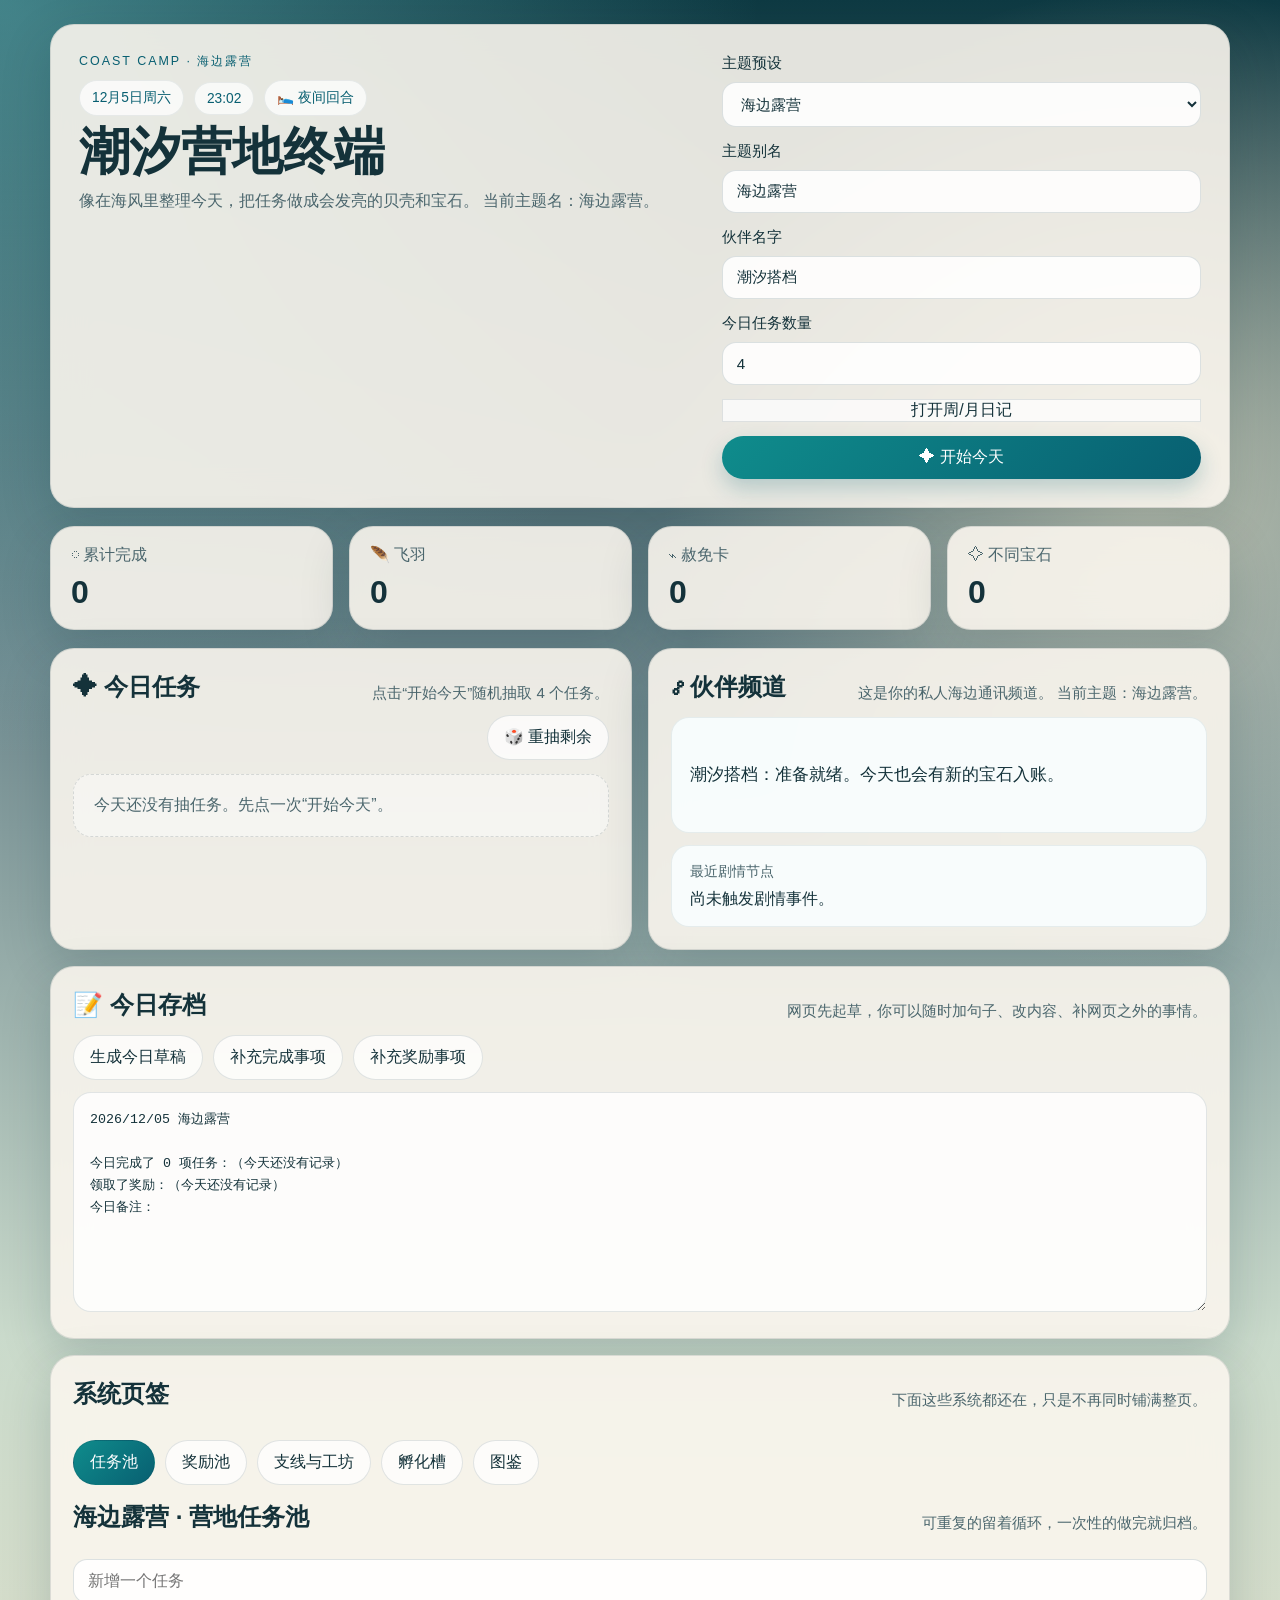
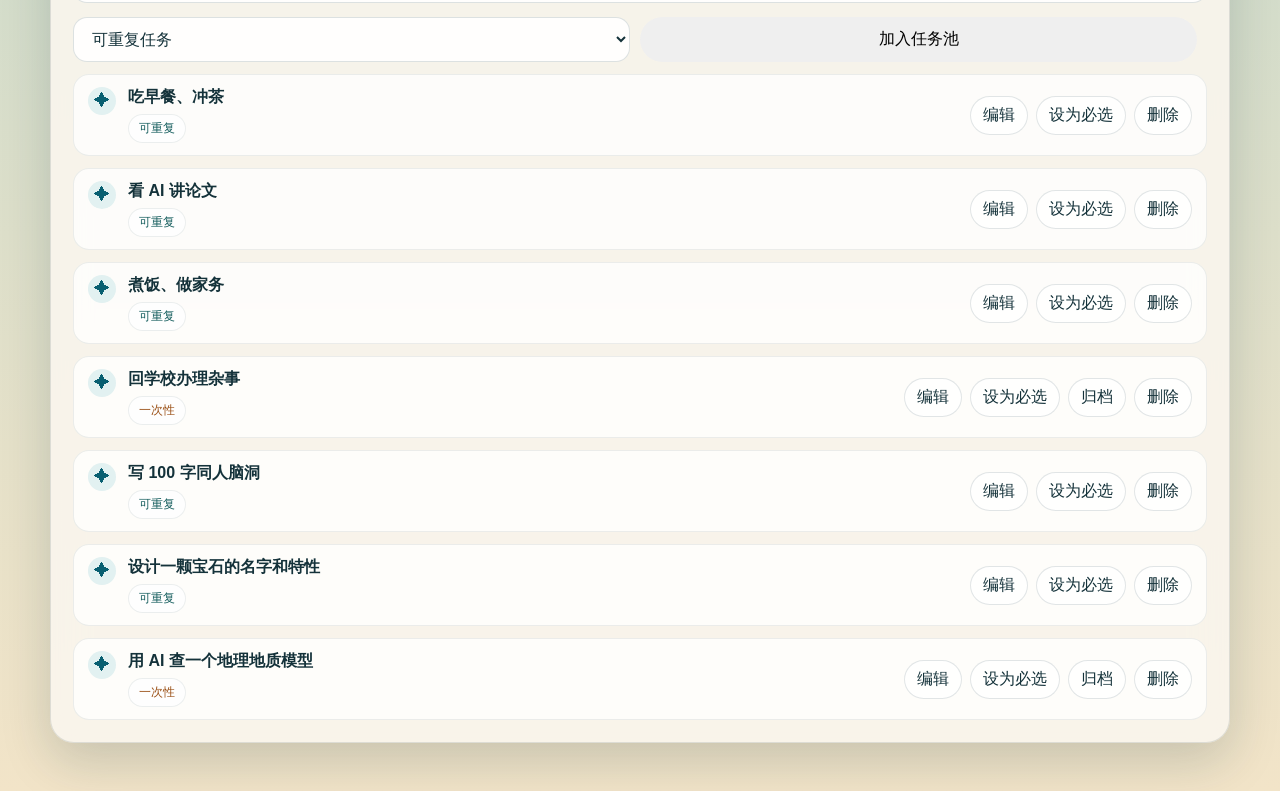
==== index.html @ 3942bc1b "initial upload" ====
<!DOCTYPE html>
<html lang="zh-CN">
  <head>
    <meta charset="UTF-8" />
    <meta name="viewport" content="width=device-width, initial-scale=1.0" />
    <title>生活游戏助手</title>
    <link rel="stylesheet" href="./styles.css" />
  </head>
  <body>
    <div class="shell">
      <header class="hero card">
        <div>
          <p id="themeBadge" class="eyebrow">COAST CAMP</p>
          <div class="time-ribbon">
            <span id="currentDate">--</span>
            <span id="currentTime">--:--</span>
            <span id="dayPhase">白昼阶段</span>
          </div>
          <h1 id="heroTitle">潮汐营地终端</h1>
          <p id="heroCopy" class="hero-copy">
            一个把日常任务变成抽取、奖励、收集与伙伴陪伴的小型终端。
          </p>
        </div>
        <div class="hero-controls">
          <label>
            主题预设
            <select id="themeSelect">
              <option value="coast">海边露营</option>
              <option value="digital">数码驯兽师</option>
              <option value="splat">涂地打工</option>
            </select>
          </label>
          <label>
            主题别名
            <input id="themeInput" type="text" placeholder="给这个主题起个你自己的名字" />
          </label>
          <label>
            伙伴名字
            <input id="companionInput" type="text" />
          </label>
          <label>
            今日任务数量
            <input id="taskCountInput" type="number" min="1" max="20" step="1" value="4" />
          </label>
          <a class="ghost link-button" href="./diary.html">打开周/月日记</a>
          <button id="drawTasksButton" class="primary">✦ 开始今天</button>
        </div>
      </header>

      <section class="stats-grid">
        <article class="stat card">
          <span>◌ 累计完成</span>
          <strong id="completedCount">0</strong>
        </article>
        <article class="stat card">
          <span>🪶 飞羽</span>
          <strong id="featherCount">0</strong>
        </article>
        <article class="stat card">
          <span>⌁ 赦免卡</span>
          <strong id="skipCardCount">0</strong>
        </article>
        <article class="stat card">
          <span>✧ 不同宝石</span>
          <strong id="uniqueGemCount">0</strong>
        </article>
      </section>

      <main class="dashboard compact-dashboard">
        <section class="panel card focus-panel">
          <div class="panel-head">
            <h2>✦ 今日任务</h2>
            <p id="todayHint">点击“开始今天”随机抽取 4 个任务。</p>
          </div>
          <div class="panel-tools">
            <button id="redrawTasksButton" class="ghost">🎲 重抽剩余</button>
          </div>
          <div id="todayTasks" class="task-list"></div>
        </section>

        <section class="panel card focus-panel">
          <div class="panel-head">
            <h2>☍ 伙伴频道</h2>
            <p id="companionHint">这是你占优势的一对一支援线路。</p>
          </div>
          <div class="message-box">
            <p id="companionLine">准备就绪。今天也会有新的宝石入账。</p>
          </div>
          <div class="story-box">
            <span>最近剧情节点</span>
            <p id="storyLine">尚未触发剧情事件。</p>
          </div>
        </section>

        <section class="panel card wide focus-panel">
          <div class="panel-head">
            <h2>📝 今日存档</h2>
            <p>网页先起草，你可以随时加句子、改内容、补网页之外的事情。</p>
          </div>
          <div class="shell-actions">
            <button id="generateJournalButton" class="ghost">生成今日草稿</button>
            <button id="appendTaskButton" class="ghost">补充完成事项</button>
            <button id="appendRewardButton" class="ghost">补充奖励事项</button>
          </div>
          <textarea id="journalEditor" class="journal-editor" placeholder="这里会生成今天的存档草稿。你也可以直接手动写。"></textarea>
        </section>

        <section class="panel card wide systems-panel">
          <div class="panel-head">
            <h2>系统页签</h2>
            <p>下面这些系统都还在，只是不再同时铺满整页。</p>
          </div>
          <div class="tab-bar">
            <button class="tab-button active" type="button" data-tab="tasks">任务池</button>
            <button class="tab-button" type="button" data-tab="rewards">奖励池</button>
            <button class="tab-button" type="button" data-tab="quests">支线与工坊</button>
            <button class="tab-button" type="button" data-tab="hatchery">孵化槽</button>
            <button class="tab-button" type="button" data-tab="codex">图鉴</button>
          </div>

          <div class="tab-panels">
            <section class="tab-panel active" data-tab-panel="tasks">
          <div class="panel-head">
            <h2 id="taskPoolTitle">营地任务池</h2>
            <p>可重复的留着循环，一次性的做完就归档。</p>
          </div>
          <form id="taskForm" class="stack-form">
            <input id="taskInput" type="text" placeholder="新增一个任务" />
            <div class="inline-controls">
              <select id="taskTypeSelect">
                <option value="repeatable">可重复任务</option>
                <option value="one-time">一次性任务</option>
              </select>
              <button type="submit">加入任务池</button>
            </div>
          </form>
          <div id="taskPool" class="chip-list"></div>
            </section>

            <section class="tab-panel" data-tab-panel="rewards">
          <div class="panel-head">
            <h2 id="rewardPoolTitle">营地奖励池</h2>
            <p>即时享受直接领取，事件支线会进入待完成面板。</p>
          </div>
          <form id="rewardForm" class="stack-form">
            <input id="rewardInput" type="text" placeholder="新增一个奖励" />
            <div class="inline-controls">
              <select id="rewardTypeSelect">
                <option value="repeatable">可重复奖励</option>
                <option value="one-time">一次性奖励</option>
              </select>
              <select id="rewardModeSelect">
                <option value="instant">即时享受</option>
                <option value="quest">事件支线</option>
              </select>
              <button type="submit">加入奖励池</button>
            </div>
          </form>
          <div id="rewardPool" class="chip-list"></div>
            </section>

            <section class="tab-panel" data-tab-panel="quests">
          <div class="panel-head">
            <h2>🎁 已解锁支线</h2>
            <p>事件型奖励会先落到这里，做完只拿轻反馈，不再套主循环。</p>
          </div>
          <div class="codex-summary side-summary">
            <article class="codex-stat">
              <span>🗂️ 待完成</span>
              <strong id="questCount">0</strong>
            </article>
            <article class="codex-stat">
              <span>🐚 贝壳收集</span>
              <strong id="shellCount">0</strong>
            </article>
          </div>
          <div id="questBoard" class="task-list"></div>
          <div class="shell-workshop">
            <div class="panel-head compact-head">
              <h3>🐚 贝壳工坊</h3>
              <p>给贝壳一点很轻的用途，不把它做成肝系统。</p>
            </div>
            <div class="shell-actions">
              <button id="redeemStickerButton" class="ghost">用 3 枚贝壳换贴纸</button>
              <button id="redeemLineButton" class="ghost">用 5 枚贝壳解锁台词</button>
            </div>
            <div class="codex-summary side-summary">
              <article class="codex-stat">
                <span>🪪 已得贴纸</span>
                <strong id="stickerCount">0</strong>
              </article>
              <article class="codex-stat">
                <span>💬 特殊台词</span>
                <strong id="specialLineCount">0</strong>
              </article>
            </div>
            <div id="stickerBoard" class="chip-list"></div>
          </div>
            </section>

            <section class="tab-panel" data-tab-panel="hatchery">
          <div class="panel-head">
            <h2>🥚 孵化槽</h2>
            <p>用一点贝壳和宝石光慢慢养出陪伴物，不做重经营。</p>
          </div>
          <div class="hatchery-shell">
            <div class="hatchery-visual" id="hatcheryVisual">🥚</div>
            <div class="hatchery-info">
              <div class="task-headline">
                <h3 id="petName">潮汐蛋</h3>
                <span class="task-tag" id="petStage">蛋期</span>
              </div>
              <p id="petMood" class="task-meta">状态稳定，正在等待一点点照顾。</p>
              <div class="growth-track">
                <div id="growthFill" class="growth-fill"></div>
              </div>
              <p id="growthText" class="task-meta">成长度 0 / 6</p>
            </div>
          </div>
          <div class="shell-actions">
            <button id="feedShellButton" class="ghost">🐚 喂 1 枚贝壳</button>
            <button id="infuseGemButton" class="ghost">💎 注入宝石光</button>
            <button id="decorateStickerButton" class="ghost">🪪 贴上喜欢的贴纸</button>
          </div>
          <div id="petDecor" class="chip-list"></div>
            </section>

            <section class="tab-panel" data-tab-panel="codex">
          <div class="panel-head">
            <h2>◈ 宝石图鉴</h2>
            <p>一边记录掉落，一边看哪些宝石还没收集到。</p>
          </div>
          <div class="codex-summary">
            <article class="codex-stat">
              <span>✨ 已收集</span>
              <strong id="collectedGemCount">0</strong>
            </article>
            <article class="codex-stat">
              <span>🌫️ 未收集</span>
              <strong id="missingGemCount">0</strong>
            </article>
          </div>
          <div id="gemCodex" class="gem-codex"></div>
          <div id="gemLedger" class="ledger"></div>
            </section>
          </div>
        </section>
      </main>
    </div>

    <dialog id="rewardDialog" class="reward-dialog">
      <form method="dialog" class="dialog-shell">
        <div class="dialog-head">
          <p class="eyebrow">REWARD EVENT</p>
          <h3 id="rewardDialogTitle">选择你的奖励</h3>
        </div>
        <div class="shell-actions dialog-tools">
          <button id="rerollRewardButton" class="ghost" type="button">🎲 重抽 3 个</button>
          <button id="showAllRewardsButton" class="ghost" type="button">📚 从全部奖励改选</button>
          <button id="addInstantRewardButton" class="ghost" type="button">➕ 临时新增并领取</button>
        </div>
        <div id="rewardChoices" class="reward-choices"></div>
        <button class="ghost" value="cancel">先不选</button>
      </form>
    </dialog>

    <template id="taskCardTemplate">
      <article class="task-card">
        <div class="task-main">
          <span class="task-icon">◌</span>
          <div>
            <div class="task-headline">
              <h3 class="task-name"></h3>
              <span class="task-tag"></span>
            </div>
            <p class="task-meta"></p>
          </div>
        </div>
        <div class="task-actions">
          <button class="primary complete-button">完成</button>
          <button class="ghost feather-button">用飞羽</button>
        </div>
      </article>
    </template>

    <template id="questCardTemplate">
      <article class="task-card">
        <div class="task-main">
          <span class="task-icon">🎁</span>
          <div>
            <div class="task-headline">
              <h3 class="quest-name"></h3>
              <span class="task-tag quest-tag"></span>
            </div>
            <p class="quest-meta"></p>
          </div>
        </div>
        <div class="task-actions">
          <button class="primary complete-quest-button">完成支线</button>
          <button class="ghost discard-quest-button">移出面板</button>
        </div>
      </article>
    </template>

    <script src="./supabase-sync.js"></script>
    <script src="./app.js"></script>
  </body>
</html>
---- styles.css ----
:root {
  --bg-top: #0e3a43;
  --bg-bottom: #f2e4c8;
  --panel: rgba(250, 246, 238, 0.9);
  --panel-strong: rgba(248, 252, 252, 0.96);
  --ink: #14323a;
  --muted: #4b666d;
  --accent: #0f8c8c;
  --accent-strong: #085f71;
  --border: rgba(20, 50, 58, 0.12);
  --shadow: 0 18px 50px rgba(11, 43, 53, 0.18);
  --theme-glow-a: rgba(130, 220, 222, 0.45);
  --theme-glow-b: rgba(255, 244, 212, 0.6);
}

* {
  box-sizing: border-box;
}

body {
  margin: 0;
  min-height: 100vh;
  color: var(--ink);
  background:
    radial-gradient(circle at top left, var(--theme-glow-a), transparent 28%),
    radial-gradient(circle at right 10% top 20%, var(--theme-glow-b), transparent 22%),
    linear-gradient(180deg, var(--bg-top), color-mix(in srgb, var(--bg-top) 60%, white) 28%, color-mix(in srgb, var(--bg-bottom) 52%, #9fd0cf) 56%, var(--bg-bottom));
  font-family: "Avenir Next", "PingFang SC", "Hiragino Sans GB", sans-serif;
}

button,
input,
select {
  font: inherit;
}

.shell {
  width: min(1180px, calc(100% - 32px));
  margin: 24px auto 48px;
}

.card {
  backdrop-filter: blur(18px);
  background: var(--panel);
  border: 1px solid var(--border);
  border-radius: 24px;
  box-shadow: var(--shadow);
}

.hero {
  display: grid;
  gap: 20px;
  grid-template-columns: 1.3fr 1fr;
  padding: 28px;
}

.eyebrow {
  margin: 0 0 10px;
  letter-spacing: 0.16em;
  font-size: 0.78rem;
  color: var(--accent-strong);
}

h1,
h2,
h3,
p {
  margin: 0;
}

h1 {
  font-size: clamp(2rem, 4vw, 3.4rem);
  line-height: 0.95;
}

.hero-copy {
  margin-top: 12px;
  max-width: 42rem;
  color: var(--muted);
  line-height: 1.55;
}

.time-ribbon {
  display: flex;
  gap: 10px;
  flex-wrap: wrap;
  align-items: center;
  margin-bottom: 12px;
}

.time-ribbon span {
  display: inline-flex;
  align-items: center;
  padding: 8px 12px;
  border-radius: 999px;
  background: rgba(255, 255, 255, 0.72);
  border: 1px solid rgba(20, 50, 58, 0.08);
  color: var(--accent-strong);
  font-size: 0.86rem;
}

.hero-controls,
.stack-form {
  display: grid;
  gap: 14px;
  align-content: center;
}

label {
  display: grid;
  gap: 8px;
  font-size: 0.95rem;
}

input,
select {
  width: 100%;
  padding: 12px 14px;
  border-radius: 14px;
  border: 1px solid rgba(20, 50, 58, 0.14);
  background: rgba(255, 255, 255, 0.88);
  color: var(--ink);
}

button {
  border: none;
  border-radius: 999px;
  padding: 11px 16px;
  cursor: pointer;
  transition: transform 180ms ease, box-shadow 180ms ease, opacity 180ms ease;
}

.link-button {
  display: inline-flex;
  justify-content: center;
  align-items: center;
  text-decoration: none;
}

button:hover {
  transform: translateY(-1px);
}

button:disabled {
  opacity: 0.45;
  cursor: not-allowed;
  transform: none;
}

.primary {
  color: white;
  background: linear-gradient(135deg, var(--accent), var(--accent-strong));
  box-shadow: 0 10px 22px rgba(8, 95, 113, 0.24);
}

.ghost {
  color: var(--ink);
  background: rgba(255, 255, 255, 0.75);
  border: 1px solid rgba(20, 50, 58, 0.12);
}

.inline-controls {
  display: grid;
  grid-template-columns: repeat(2, minmax(0, 1fr)) auto;
  gap: 10px;
}

.stats-grid {
  display: grid;
  grid-template-columns: repeat(4, minmax(0, 1fr));
  gap: 16px;
  margin: 18px 0;
}

.stat {
  padding: 18px 20px;
}

.stat span {
  display: block;
  color: var(--muted);
  margin-bottom: 8px;
}

.stat strong {
  font-size: 2rem;
}

.dashboard {
  display: grid;
  grid-template-columns: repeat(2, minmax(0, 1fr));
  gap: 16px;
}

.compact-dashboard {
  align-items: start;
}

.focus-panel {
  min-height: 100%;
}

.systems-panel {
  display: grid;
  gap: 16px;
}

.tab-bar {
  display: flex;
  gap: 10px;
  flex-wrap: wrap;
}

.tab-button {
  border: 1px solid rgba(20, 50, 58, 0.12);
  background: rgba(255, 255, 255, 0.72);
  color: var(--ink);
}

.tab-button.active {
  color: white;
  background: linear-gradient(135deg, var(--accent), var(--accent-strong));
}

.tab-panels {
  display: grid;
}

.tab-panel {
  display: none;
  gap: 12px;
}

.tab-panel.active {
  display: grid;
}

.panel {
  padding: 22px;
}

.wide {
  grid-column: 1 / -1;
}

.panel-head {
  display: flex;
  justify-content: space-between;
  gap: 16px;
  align-items: end;
  margin-bottom: 14px;
}

.panel-head p {
  color: var(--muted);
  font-size: 0.94rem;
}

.compact-head {
  margin-bottom: 10px;
}

.panel-tools {
  display: flex;
  justify-content: flex-end;
  margin: -2px 0 14px;
}

.task-list,
.chip-list,
.ledger,
.gem-codex {
  display: grid;
  gap: 12px;
}

.task-card {
  display: flex;
  justify-content: space-between;
  gap: 16px;
  align-items: center;
  padding: 16px;
  border-radius: 18px;
  background: var(--panel-strong);
  border: 1px solid rgba(20, 50, 58, 0.08);
}

.task-main {
  display: flex;
  gap: 14px;
  align-items: flex-start;
}

.task-icon {
  width: 34px;
  height: 34px;
  display: grid;
  place-items: center;
  border-radius: 999px;
  background: color-mix(in srgb, var(--accent) 12%, white);
  color: var(--accent-strong);
  font-weight: 700;
}

.task-headline {
  display: flex;
  gap: 10px;
  align-items: center;
  flex-wrap: wrap;
  margin-bottom: 6px;
}

.task-meta {
  color: var(--muted);
  font-size: 0.9rem;
}

.task-actions,
.chip-actions {
  display: flex;
  gap: 8px;
  flex-wrap: wrap;
  justify-content: flex-end;
}

.shell-workshop {
  margin-top: 14px;
  padding-top: 14px;
  border-top: 1px solid rgba(20, 50, 58, 0.08);
}

.shell-actions {
  display: flex;
  gap: 10px;
  flex-wrap: wrap;
  margin-bottom: 12px;
}

.dialog-tools {
  margin-top: -2px;
}

.journal-editor {
  width: 100%;
  min-height: 220px;
  resize: vertical;
  padding: 16px;
  border-radius: 18px;
  border: 1px solid rgba(20, 50, 58, 0.12);
  background: rgba(255, 255, 255, 0.82);
  color: var(--ink);
  line-height: 1.65;
}

.hatchery-shell {
  display: grid;
  grid-template-columns: 160px 1fr;
  gap: 16px;
  align-items: center;
  padding: 16px;
  margin-bottom: 14px;
  border-radius: 20px;
  background:
    radial-gradient(circle at top right, rgba(255, 255, 255, 0.58), transparent 30%),
    linear-gradient(180deg, rgba(255, 255, 255, 0.92), rgba(238, 249, 247, 0.9));
  border: 1px solid rgba(20, 50, 58, 0.08);
}

.hatchery-visual {
  display: grid;
  place-items: center;
  min-height: 150px;
  border-radius: 24px;
  font-size: 4.8rem;
  background:
    radial-gradient(circle at 35% 30%, rgba(255, 255, 255, 0.9), transparent 22%),
    radial-gradient(circle at 65% 70%, rgba(15, 140, 140, 0.22), transparent 34%),
    linear-gradient(180deg, rgba(255, 255, 255, 0.8), rgba(221, 243, 240, 0.9));
  box-shadow: inset 0 1px 0 rgba(255, 255, 255, 0.8);
}

.growth-track {
  width: 100%;
  height: 14px;
  overflow: hidden;
  border-radius: 999px;
  background: rgba(20, 50, 58, 0.08);
  margin: 10px 0 8px;
}

.growth-fill {
  height: 100%;
  width: 0%;
  border-radius: inherit;
  background: linear-gradient(90deg, #7dd3fc, var(--accent), #fbbf24);
  transition: width 220ms ease;
}

.task-tag,
.mini-tag {
  display: inline-flex;
  align-items: center;
  padding: 5px 10px;
  border-radius: 999px;
  font-size: 0.78rem;
  background: rgba(255, 255, 255, 0.76);
  border: 1px solid rgba(20, 50, 58, 0.08);
}

.quest-tag {
  color: #8a4b16;
}

.task-tag,
.mini-tag.repeatable {
  color: #165e5e;
}

.mini-tag.one-time {
  color: #9a4f15;
}

.mini-tag.archived {
  color: #6b7280;
}

.chip {
  display: flex;
  justify-content: space-between;
  gap: 12px;
  align-items: center;
  padding: 12px 14px;
  border-radius: 16px;
  background: rgba(255, 255, 255, 0.72);
  border: 1px solid rgba(20, 50, 58, 0.08);
}

.sticker-chip {
  background:
    linear-gradient(135deg, rgba(255, 255, 255, 0.95), rgba(255, 240, 214, 0.9)),
    rgba(255, 255, 255, 0.85);
  box-shadow: 0 10px 24px rgba(20, 50, 58, 0.08);
}

.chip-text {
  color: var(--muted);
  font-size: 0.9rem;
  line-height: 1.45;
}

.chip-main {
  display: flex;
  gap: 12px;
  align-items: flex-start;
}

.chip-main strong {
  display: block;
  margin-bottom: 6px;
}

.chip-icon {
  width: 28px;
  height: 28px;
  display: grid;
  place-items: center;
  border-radius: 999px;
  color: var(--accent-strong);
  background: color-mix(in srgb, var(--accent) 12%, white);
  flex: 0 0 auto;
}

.chip-meta {
  display: flex;
  gap: 6px;
  flex-wrap: wrap;
}

.mini-tag.pinned {
  color: var(--accent-strong);
}

.chip button {
  padding: 8px 12px;
}

.message-box,
.story-box {
  padding: 16px 18px;
  border-radius: 18px;
  background: var(--panel-strong);
  border: 1px solid rgba(20, 50, 58, 0.08);
}

.message-box {
  min-height: 116px;
  display: grid;
  align-items: center;
  margin-bottom: 12px;
}

.message-box p {
  font-size: 1.08rem;
  line-height: 1.6;
}

.story-box span {
  display: block;
  margin-bottom: 8px;
  color: var(--muted);
  font-size: 0.88rem;
}

.ledger-entry {
  display: grid;
  grid-template-columns: 124px minmax(0, 1fr) minmax(0, 1fr) minmax(0, 1.2fr);
  gap: 10px;
  padding: 14px;
  border-radius: 16px;
  background: rgba(255, 255, 255, 0.74);
  border: 1px solid rgba(20, 50, 58, 0.08);
}

.ledger-entry span {
  display: block;
}

.ledger-entry .label {
  color: var(--muted);
  font-size: 0.78rem;
  margin-bottom: 4px;
}

.codex-summary {
  display: grid;
  grid-template-columns: repeat(2, minmax(0, 1fr));
  gap: 12px;
  margin-bottom: 14px;
}

.side-summary {
  margin-bottom: 12px;
}

.codex-stat {
  padding: 14px 16px;
  border-radius: 18px;
  background: rgba(255, 255, 255, 0.72);
  border: 1px solid rgba(20, 50, 58, 0.08);
}

.codex-stat span {
  display: block;
  color: var(--muted);
  margin-bottom: 6px;
}

.codex-stat strong {
  font-size: 1.8rem;
}

.gem-codex {
  grid-template-columns: repeat(auto-fit, minmax(180px, 1fr));
  margin-bottom: 14px;
}

.gem-card {
  padding: 14px 16px;
  border-radius: 18px;
  border: 1px solid rgba(20, 50, 58, 0.08);
  background:
    radial-gradient(circle at top right, rgba(255, 255, 255, 0.72), transparent 32%),
    linear-gradient(160deg, rgba(255, 255, 255, 0.88), rgba(255, 255, 255, 0.72));
}

.gem-card.collected {
  background:
    radial-gradient(circle at top right, rgba(255, 255, 255, 0.88), transparent 28%),
    radial-gradient(circle at bottom left, color-mix(in srgb, var(--gem-color, #93c5fd) 35%, white), transparent 38%),
    linear-gradient(180deg, rgba(255, 255, 255, 0.96), color-mix(in srgb, var(--gem-color, #93c5fd) 22%, white));
  box-shadow: 0 14px 28px color-mix(in srgb, var(--gem-color, #93c5fd) 18%, transparent);
}

.gem-card.missing {
  opacity: 0.75;
  background: rgba(255, 255, 255, 0.5);
}

.gem-card-head {
  display: flex;
  justify-content: space-between;
  gap: 10px;
  align-items: center;
  margin-bottom: 8px;
}

.gem-card p {
  color: var(--muted);
  font-size: 0.88rem;
  line-height: 1.5;
}

.gem-shine {
  font-size: 1.2rem;
  filter: drop-shadow(0 0 12px color-mix(in srgb, var(--gem-color, #93c5fd) 45%, transparent));
}

.reward-dialog {
  width: min(720px, calc(100% - 24px));
  border: none;
  padding: 0;
  border-radius: 26px;
  background: transparent;
}

.reward-dialog::backdrop {
  background: rgba(9, 26, 32, 0.44);
  backdrop-filter: blur(8px);
}

.dialog-shell {
  padding: 24px;
  border-radius: 26px;
  background: linear-gradient(180deg, rgba(252, 249, 242, 0.98), rgba(233, 248, 247, 0.96));
  box-shadow: var(--shadow);
}

.dialog-head {
  margin-bottom: 16px;
}

.reward-choices {
  display: grid;
  gap: 12px;
  margin-bottom: 14px;
}

.reward-option {
  display: flex;
  justify-content: space-between;
  align-items: center;
  gap: 12px;
  padding: 14px;
  border-radius: 16px;
  background: white;
  border: 1px solid rgba(20, 50, 58, 0.08);
}

.reward-option p {
  color: var(--muted);
  font-size: 0.92rem;
  margin-top: 4px;
}

.empty-state {
  padding: 20px;
  border-radius: 18px;
  color: var(--muted);
  background: rgba(255, 255, 255, 0.45);
  border: 1px dashed rgba(20, 50, 58, 0.15);
}

@media (max-width: 960px) {
  .hero,
  .dashboard,
  .stats-grid,
  .codex-summary {
    grid-template-columns: 1fr;
  }

  .ledger-entry {
    grid-template-columns: 1fr;
  }

  .panel-head,
  .task-card,
  .chip,
  .reward-option,
  .gem-card-head,
  .hatchery-shell {
    flex-direction: column;
    align-items: start;
  }

  .inline-controls {
    grid-template-columns: 1fr;
  }

  .hatchery-shell {
    display: grid;
    grid-template-columns: 1fr;
  }
}
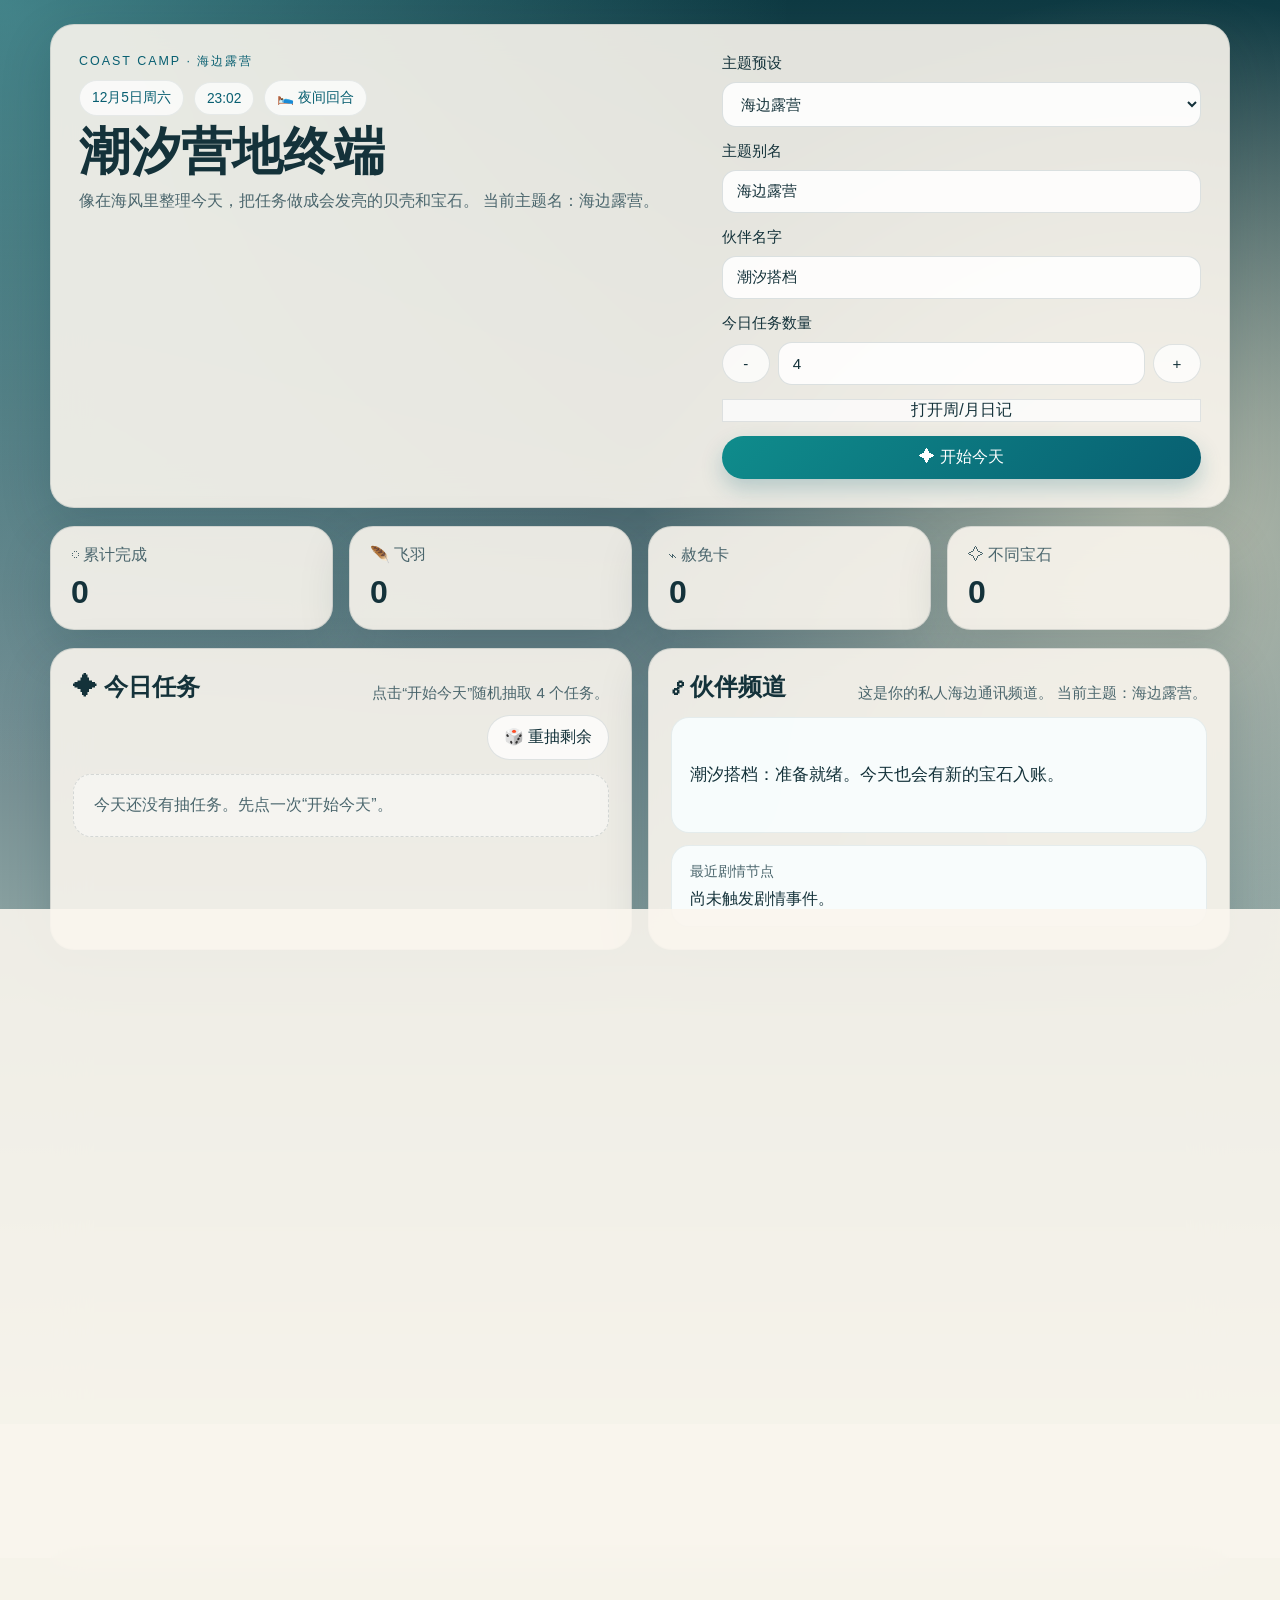
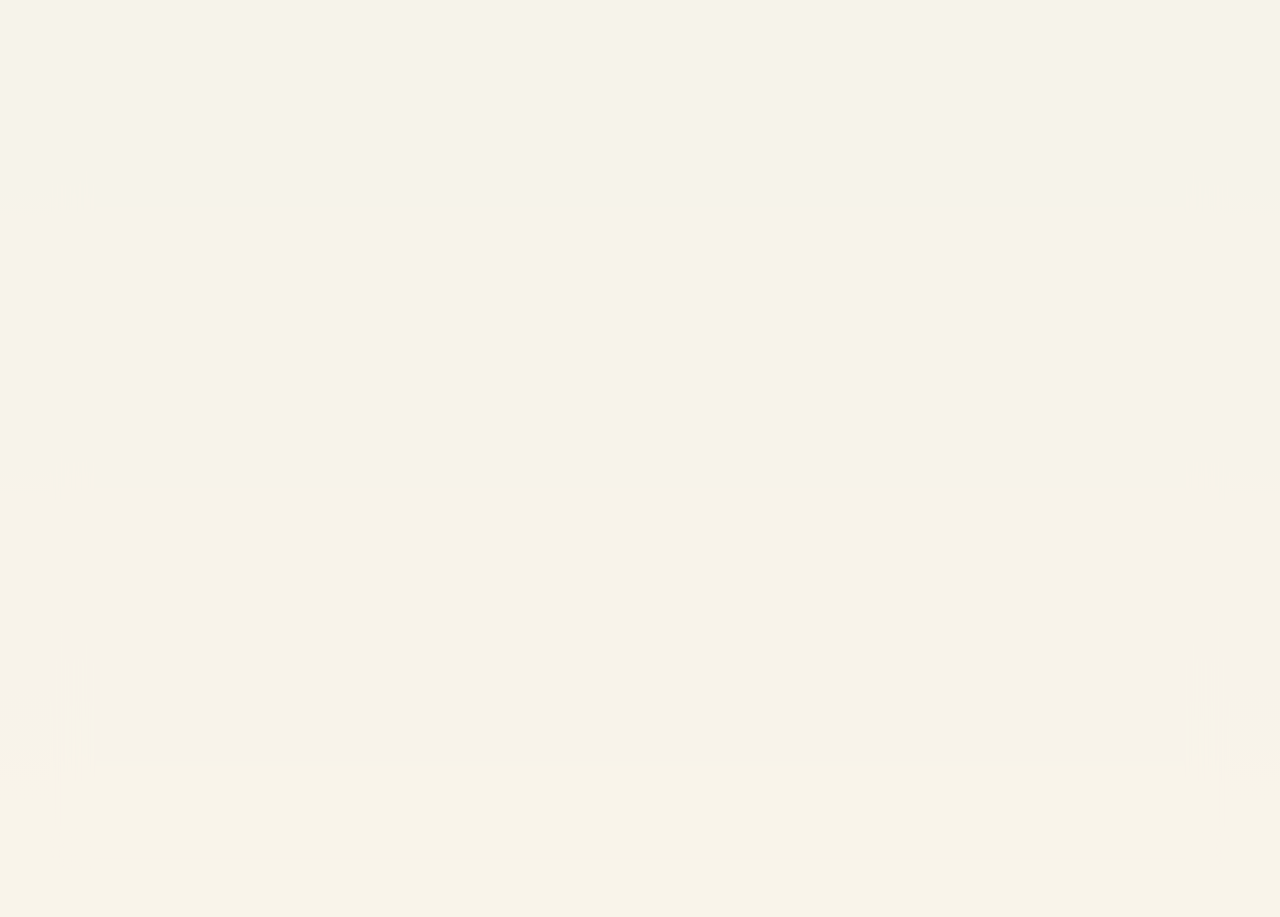
==== commit e2fb65ba: "update latest local changes-04162247" ====
--- a/index.html
+++ b/index.html
@@ -40,7 +40,11 @@
           </label>
           <label>
             今日任务数量
-            <input id="taskCountInput" type="number" min="1" max="20" step="1" value="4" />
+            <div class="count-control">
+              <button id="decreaseTaskCountButton" class="ghost" type="button">-</button>
+              <input id="taskCountInput" type="text" inputmode="numeric" pattern="[0-9]*" value="4" />
+              <button id="increaseTaskCountButton" class="ghost" type="button">+</button>
+            </div>
           </label>
           <a class="ghost link-button" href="./diary.html">打开周/月日记</a>
           <button id="drawTasksButton" class="primary">✦ 开始今天</button>
@@ -97,6 +101,16 @@
             <h2>📝 今日存档</h2>
             <p>网页先起草，你可以随时加句子、改内容、补网页之外的事情。</p>
           </div>
+          <div class="save-tools">
+            <div class="shell-actions">
+              <button id="exportSaveButton" class="ghost" type="button">导出存档 JSON</button>
+              <button id="uploadLocalSaveButton" class="ghost" type="button">上传本地存档到云端</button>
+            </div>
+            <div class="sync-status" id="syncStatusBox">
+              <strong id="syncStatusText">同步状态：待命</strong>
+              <span id="lastSyncText">最后同步：尚未开始</span>
+            </div>
+          </div>
           <div class="shell-actions">
             <button id="generateJournalButton" class="ghost">生成今日草稿</button>
             <button id="appendTaskButton" class="ghost">补充完成事项</button>
--- a/styles.css
+++ b/styles.css
@@ -165,6 +165,17 @@
   gap: 10px;
 }
 
+.count-control {
+  display: grid;
+  grid-template-columns: 48px 1fr 48px;
+  gap: 8px;
+  align-items: center;
+}
+
+.count-control button {
+  padding: 10px 0;
+}
+
 .stats-grid {
   display: grid;
   grid-template-columns: repeat(4, minmax(0, 1fr));
@@ -334,6 +345,47 @@
   gap: 10px;
   flex-wrap: wrap;
   margin-bottom: 12px;
+}
+
+.save-tools {
+  display: grid;
+  gap: 10px;
+  margin-bottom: 12px;
+}
+
+.sync-status {
+  display: flex;
+  justify-content: space-between;
+  gap: 12px;
+  align-items: center;
+  padding: 12px 14px;
+  border-radius: 16px;
+  border: 1px solid rgba(20, 50, 58, 0.08);
+  background: rgba(255, 255, 255, 0.74);
+}
+
+.sync-status strong {
+  font-size: 0.95rem;
+}
+
+.sync-status span {
+  color: var(--muted);
+  font-size: 0.9rem;
+}
+
+.sync-status.success {
+  border-color: rgba(15, 140, 140, 0.24);
+  background: rgba(227, 248, 246, 0.88);
+}
+
+.sync-status.error {
+  border-color: rgba(190, 24, 93, 0.24);
+  background: rgba(255, 241, 245, 0.92);
+}
+
+.sync-status.loading {
+  border-color: rgba(217, 119, 6, 0.24);
+  background: rgba(255, 247, 237, 0.92);
 }
 
 .dialog-tools {
@@ -686,6 +738,11 @@
     grid-template-columns: 1fr;
   }
 
+  .sync-status {
+    flex-direction: column;
+    align-items: start;
+  }
+
   .hatchery-shell {
     display: grid;
     grid-template-columns: 1fr;
